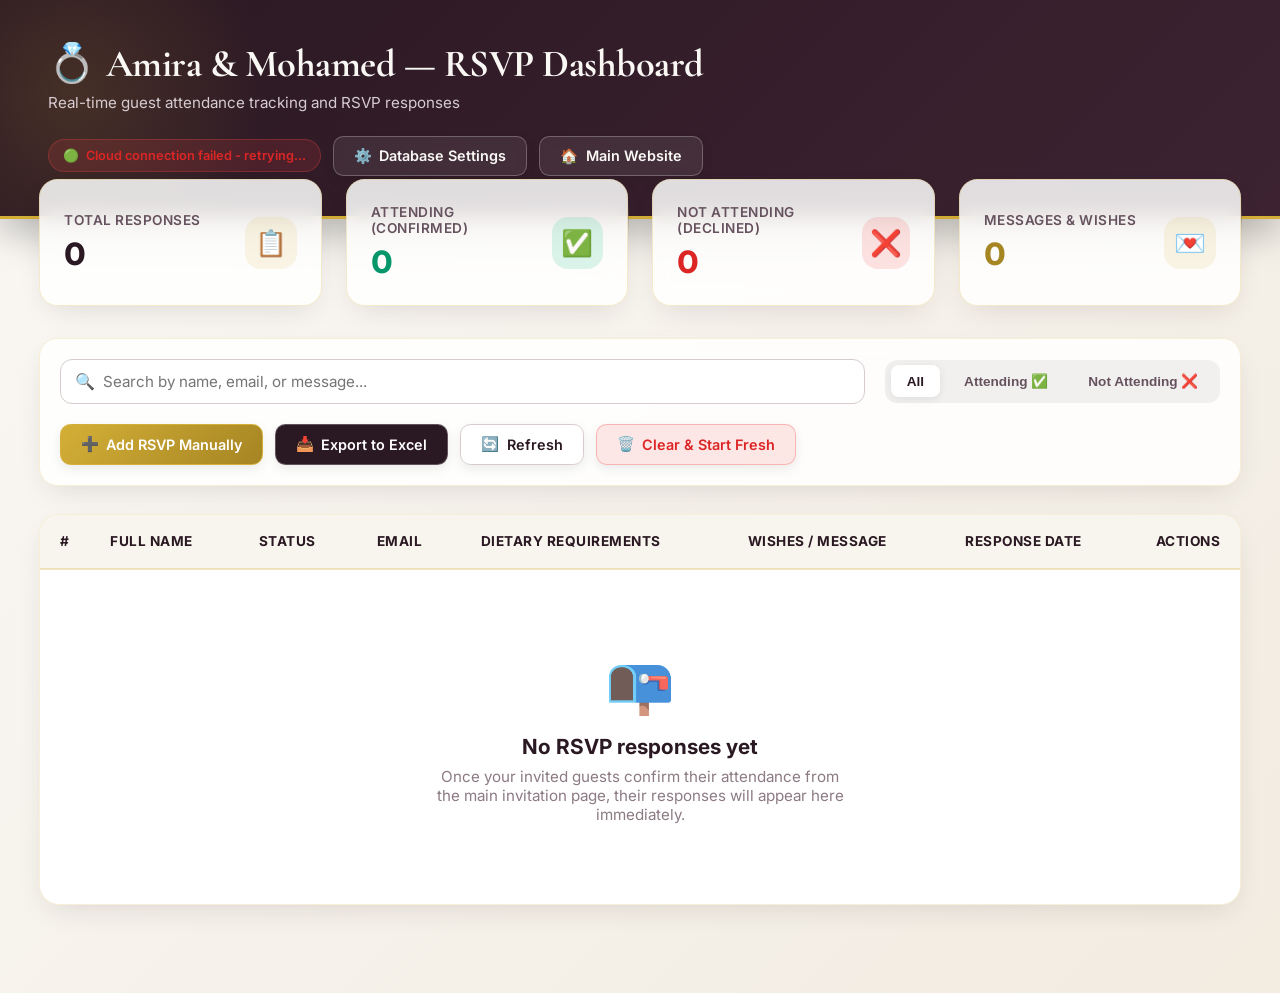
==== admin.html @ 4d6290f9 "Replace envelope intro video with W&Y version Swap assets/l5e-videos/intro-video.mp4 for the new 108" ====
<!DOCTYPE html>
<html lang="en" dir="ltr">
<head>
    <meta charset="UTF-8">
    <meta name="viewport" content="width=device-width, initial-scale=1.0">
    <title>Amira & Mohamed — RSVP Guest Dashboard</title>
    <link rel="preconnect" href="https://fonts.googleapis.com">
    <link rel="preconnect" href="https://fonts.gstatic.com" crossorigin>
    <link href="https://fonts.googleapis.com/css2?family=Cormorant+Garamond:ital,wght@0,600;0,700;1,600&family=Inter:wght@400;500;600;700&family=Montserrat:wght@400;600;700;800&display=swap" rel="stylesheet">
    <style>
        :root {
            --plum: #2A1822;
            --plum-light: #3D2331;
            --ivory: #FAF8F5;
            --ivory-dark: #F2ECE1;
            --gold: #D4AF37;
            --gold-light: #F3E5AB;
            --gold-dark: #A68523;
            --success: #10B981;
            --danger: #EF4444;
            --card-bg: rgba(255, 255, 255, 0.85);
            --shadow: 0 10px 30px -10px rgba(42, 24, 34, 0.15);
        }

        * {
            box-sizing: border-box;
            margin: 0;
            padding: 0;
        }

        body {
            font-family: 'Inter', 'Montserrat', -apple-system, BlinkMacSystemFont, sans-serif;
            background: linear-gradient(135deg, var(--ivory) 0%, var(--ivory-dark) 100%);
            color: var(--plum);
            min-height: 100vh;
            padding-bottom: 3rem;
        }

        .header-bg {
            background: linear-gradient(135deg, var(--plum) 0%, var(--plum-light) 100%);
            color: var(--ivory);
            padding: 2.5rem 1.5rem;
            border-bottom: 3px solid var(--gold);
            box-shadow: 0 15px 35px rgba(0,0,0,0.25);
            position: relative;
            overflow: hidden;
        }

        .header-bg::before {
            content: '';
            position: absolute;
            top: -50%;
            left: -10%;
            width: 400px;
            height: 400px;
            background: radial-gradient(circle, rgba(212, 175, 55, 0.15) 0%, transparent 70%);
            pointer-events: none;
        }

        .container {
            width: 100%;
            max-width: 1250px;
            margin: 0 auto;
            padding: 0 1.5rem;
        }

        .header-content {
            display: flex;
            justify-content: space-between;
            align-items: center;
            flex-wrap: wrap;
            gap: 1.5rem;
            position: relative;
            z-index: 1;
        }

        .title-area h1 {
            font-family: 'Cormorant Garamond', serif;
            font-size: 2.4rem;
            font-weight: 700;
            letter-spacing: -0.5px;
            display: flex;
            align-items: center;
            gap: 0.65rem;
            color: var(--ivory);
        }

        .title-area p {
            font-size: 0.95rem;
            color: #D6CBD0;
            margin-top: 0.35rem;
        }

        .header-actions {
            display: flex;
            align-items: center;
            gap: 0.75rem;
            flex-wrap: wrap;
        }

        .btn {
            display: inline-flex;
            align-items: center;
            gap: 0.45rem;
            padding: 0.65rem 1.25rem;
            border-radius: 0.65rem;
            font-family: inherit;
            font-size: 0.9rem;
            font-weight: 600;
            cursor: pointer;
            transition: all 0.25s ease;
            text-decoration: none;
            border: 1px solid transparent;
            box-shadow: 0 4px 12px rgba(0,0,0,0.08);
        }

        .btn-gold {
            background: linear-gradient(135deg, var(--gold) 0%, var(--gold-dark) 100%);
            color: #fff;
            border-color: var(--gold);
        }

        .btn-gold:hover {
            transform: translateY(-2px);
            box-shadow: 0 6px 16px rgba(212, 175, 55, 0.35);
        }

        .btn-outline {
            background: rgba(255, 255, 255, 0.08);
            color: var(--ivory);
            border-color: rgba(255, 255, 255, 0.25);
            backdrop-filter: blur(5px);
        }

        .btn-outline:hover {
            background: rgba(255, 255, 255, 0.15);
            border-color: var(--gold);
        }

        .btn-danger {
            background: rgba(239, 68, 68, 0.12);
            color: #DC2626;
            border: 1px solid rgba(239, 68, 68, 0.3);
        }

        .btn-danger:hover {
            background: #DC2626;
            color: #fff;
        }

        .badge-status {
            display: inline-flex;
            align-items: center;
            gap: 0.4rem;
            padding: 0.5rem 0.9rem;
            border-radius: 2rem;
            font-size: 0.8rem;
            font-weight: 600;
            background: rgba(16, 185, 129, 0.15);
            color: #059669;
            border: 1px solid rgba(16, 185, 129, 0.3);
        }

        .badge-status.error {
            background: rgba(239, 68, 68, 0.15);
            color: #DC2626;
            border-color: rgba(239, 68, 68, 0.3);
        }

        /* KPI Cards Grid */
        .kpi-grid {
            display: grid;
            grid-template-columns: repeat(auto-fit, minmax(240px, 1fr));
            gap: 1.5rem;
            margin: -2.5rem auto 2rem auto;
            position: relative;
            z-index: 2;
        }

        .kpi-card {
            background: var(--card-bg);
            backdrop-filter: blur(10px);
            border: 1px solid rgba(212, 175, 55, 0.25);
            border-radius: 1.15rem;
            padding: 1.5rem;
            box-shadow: var(--shadow);
            display: flex;
            align-items: center;
            justify-content: space-between;
            transition: transform 0.25s ease;
        }

        .kpi-card:hover {
            transform: translateY(-4px);
        }

        .kpi-info h3 {
            font-size: 0.85rem;
            font-weight: 600;
            color: #66525E;
            text-transform: uppercase;
            letter-spacing: 0.5px;
            margin-bottom: 0.35rem;
        }

        .kpi-info .val {
            font-size: 2rem;
            font-weight: 700;
            color: var(--plum);
            font-family: 'Montserrat', sans-serif;
        }

        .kpi-icon {
            width: 52px;
            height: 52px;
            border-radius: 1rem;
            background: rgba(212, 175, 55, 0.12);
            display: flex;
            align-items: center;
            justify-content: center;
            font-size: 1.6rem;
        }

        /* Controls / Filter Bar */
        .controls-bar {
            background: var(--card-bg);
            backdrop-filter: blur(10px);
            border: 1px solid rgba(212, 175, 55, 0.2);
            border-radius: 1.15rem;
            padding: 1.25rem;
            box-shadow: var(--shadow);
            margin-bottom: 1.75rem;
            display: flex;
            flex-wrap: wrap;
            align-items: center;
            justify-content: space-between;
            gap: 1.25rem;
        }

        .search-box {
            flex: 1;
            min-width: 280px;
            position: relative;
        }

        .search-box input {
            width: 100%;
            padding: 0.75rem 1rem 0.75rem 2.6rem;
            border-radius: 0.75rem;
            border: 1px solid #D6CBD0;
            font-family: inherit;
            font-size: 0.95rem;
            background: #fff;
            color: var(--plum);
            outline: none;
            transition: border-color 0.25s ease;
        }

        .search-box input:focus {
            border-color: var(--gold);
            box-shadow: 0 0 0 3px rgba(212, 175, 55, 0.2);
        }

        .search-box .icon-search {
            position: absolute;
            left: 0.95rem;
            top: 50%;
            transform: translateY(-50%);
            color: #8C7A84;
            pointer-events: none;
        }

        .filter-tabs {
            display: flex;
            gap: 0.5rem;
            background: rgba(0,0,0,0.05);
            padding: 0.35rem;
            border-radius: 0.75rem;
        }

        .filter-tab {
            padding: 0.5rem 1rem;
            border-radius: 0.5rem;
            font-size: 0.85rem;
            font-weight: 700;
            cursor: pointer;
            border: none;
            background: transparent;
            color: #66525E;
            transition: all 0.2s ease;
        }

        .filter-tab.active {
            background: #fff;
            color: var(--plum);
            box-shadow: 0 2px 8px rgba(0,0,0,0.08);
        }

        .table-card {
            background: #fff;
            border: 1px solid rgba(212, 175, 55, 0.2);
            border-radius: 1.25rem;
            box-shadow: var(--shadow);
            overflow: hidden;
            margin-bottom: 2.5rem;
        }

        .table-responsive {
            overflow-x: auto;
        }

        table {
            width: 100%;
            border-collapse: collapse;
            text-align: left;
        }

        thead {
            background: #F8F5EE;
            border-bottom: 2px solid rgba(212, 175, 55, 0.3);
        }

        th {
            padding: 1.15rem 1.25rem;
            font-weight: 700;
            font-size: 0.85rem;
            text-transform: uppercase;
            letter-spacing: 0.5px;
            color: var(--plum);
            white-space: nowrap;
        }

        td {
            padding: 1.15rem 1.25rem;
            border-bottom: 1px solid #EEE9E5;
            font-size: 0.95rem;
            color: var(--plum);
            vertical-align: middle;
        }

        tr:last-child td {
            border-bottom: none;
        }

        tbody tr {
            transition: background 0.2s ease;
        }

        tbody tr:hover {
            background: #FAF8F5;
        }

        .status-pill {
            display: inline-flex;
            align-items: center;
            gap: 0.35rem;
            padding: 0.35rem 0.8rem;
            border-radius: 2rem;
            font-size: 0.85rem;
            font-weight: 600;
            white-space: nowrap;
        }

        .status-pill.yes {
            background: rgba(16, 185, 129, 0.12);
            color: #059669;
        }

        .status-pill.no {
            background: rgba(239, 68, 68, 0.12);
            color: #DC2626;
        }

        .btn-delete {
            background: none;
            border: 1px solid #D6CBD0;
            color: #DC2626;
            border-radius: 0.5rem;
            padding: 0.35rem 0.65rem;
            font-size: 0.8rem;
            font-weight: 600;
            cursor: pointer;
            transition: all 0.2s ease;
        }

        .btn-delete:hover {
            background: #DC2626;
            color: #fff;
            border-color: #DC2626;
        }

        /* Empty state */
        .empty-state {
            text-align: center;
            padding: 5rem 1.5rem;
            color: #8C7A84;
        }

        .empty-state .icon {
            font-size: 3.5rem;
            margin-bottom: 1rem;
            opacity: 0.8;
        }

        .empty-state h3 {
            font-size: 1.3rem;
            color: var(--plum);
            margin-bottom: 0.5rem;
        }

        .empty-state p {
            max-width: 420px;
            margin: 0 auto;
            font-size: 0.95rem;
        }

        /* Modal styling */
        .modal-overlay {
            position: fixed;
            top: 0;
            left: 0;
            right: 0;
            bottom: 0;
            background: rgba(42, 24, 34, 0.6);
            backdrop-filter: blur(4px);
            z-index: 1000;
            display: flex;
            align-items: center;
            justify-content: center;
            opacity: 0;
            pointer-events: none;
            transition: all 0.25s ease;
            padding: 1.5rem;
        }

        .modal-overlay.active {
            opacity: 1;
            pointer-events: auto;
        }

        .modal-box {
            background: #fff;
            border-radius: 1.25rem;
            width: 100%;
            max-width: 500px;
            padding: 2rem;
            box-shadow: 0 25px 50px -12px rgba(0, 0, 0, 0.25);
            transform: scale(0.95);
            transition: all 0.25s ease;
        }

        .modal-overlay.active .modal-box {
            transform: scale(1);
        }

        .modal-header {
            display: flex;
            justify-content: space-between;
            align-items: center;
            margin-bottom: 1.5rem;
            border-bottom: 1px solid #EEE9E5;
            padding-bottom: 1rem;
        }

        .modal-header h3 {
            font-size: 1.3rem;
            color: var(--plum);
            font-weight: 700;
        }

        .form-group {
            margin-bottom: 1.25rem;
        }

        .form-group label {
            display: block;
            margin-bottom: 0.4rem;
            font-weight: 600;
            font-size: 0.9rem;
            color: var(--plum);
        }

        .form-group input,
        .form-group select,
        .form-group textarea {
            width: 100%;
            padding: 0.75rem 1rem;
            border-radius: 0.65rem;
            border: 1px solid #D6CBD0;
            font-family: inherit;
            font-size: 0.95rem;
            background: #fff;
            color: var(--plum);
            outline: none;
        }

        .form-group input:focus,
        .form-group select:focus,
        .form-group textarea:focus {
            border-color: var(--gold);
        }

        .modal-footer {
            display: flex;
            justify-content: flex-end;
            gap: 0.75rem;
            margin-top: 1.75rem;
        }

        /* Settings drawer/panel */
        .settings-panel {
            background: rgba(42, 24, 34, 0.05);
            border: 1px dashed var(--gold);
            border-radius: 1rem;
            padding: 1.5rem;
            margin-bottom: 2rem;
            display: none;
        }

        .settings-panel.active {
            display: block;
        }

        .settings-panel h4 {
            font-size: 1rem;
            margin-bottom: 0.5rem;
            color: var(--plum);
        }

        .settings-panel p {
            font-size: 0.85rem;
            color: #66525E;
            margin-bottom: 1rem;
        }
    </style>
</head>
<body>

    <header class="header-bg">
        <div class="container header-content">
            <div class="title-area">
                <h1>
                    <span>💍</span>
                    <span>Amira & Mohamed — RSVP Dashboard</span>
                </h1>
                <p>Real-time guest attendance tracking and RSVP responses</p>
            </div>
            <div class="header-actions">
                <span id="status-badge" class="badge-status">
                    <span>🟢</span>
                    <span id="status-text">Connected to Global Cloud DB</span>
                </span>
                <button onclick="toggleSettings()" class="btn btn-outline" title="Database Settings">
                    <span>⚙️</span>
                    <span>Database Settings</span>
                </button>
                <a href="index.html" class="btn btn-outline">
                    <span>🏠</span>
                    <span>Main Website</span>
                </a>
            </div>
        </div>
    </header>

    <main class="container">
        <!-- KPI Cards Grid -->
        <div class="kpi-grid">
            <div class="kpi-card">
                <div class="kpi-info">
                    <h3>Total Responses</h3>
                    <div class="val" id="kpi-total">0</div>
                </div>
                <div class="kpi-icon">📋</div>
            </div>
            <div class="kpi-card">
                <div class="kpi-info">
                    <h3>Attending (Confirmed)</h3>
                    <div class="val" id="kpi-yes" style="color: #059669;">0</div>
                </div>
                <div class="kpi-icon" style="background: rgba(16, 185, 129, 0.15);">✅</div>
            </div>
            <div class="kpi-card">
                <div class="kpi-info">
                    <h3>Not Attending (Declined)</h3>
                    <div class="val" id="kpi-no" style="color: #DC2626;">0</div>
                </div>
                <div class="kpi-icon" style="background: rgba(239, 68, 68, 0.15);">❌</div>
            </div>
            <div class="kpi-card">
                <div class="kpi-info">
                    <h3>Messages & Wishes</h3>
                    <div class="val" id="kpi-messages" style="color: #A68523;">0</div>
                </div>
                <div class="kpi-icon">💌</div>
            </div>
        </div>

        <!-- Settings Panel -->
        <div id="settings-panel" class="settings-panel">
            <h4>⚙️ Global Cloud Database Settings (JSONBlob)</h4>
            <p>All RSVP responses are stored automatically in a permanent cloud database for Amira & Mohamed's wedding, alongside a local backup in your browser.</p>
            <div style="display: flex; gap: 0.75rem; flex-wrap: wrap;">
                <input type="text" id="db-url-input" placeholder="Cloud Database URL (Endpoint)" style="flex: 1; min-width: 280px; padding: 0.65rem 1rem; border-radius: 0.5rem; border: 1px solid #D6CBD0;">
                <button onclick="saveCustomDb()" class="btn btn-gold">Save Settings</button>
                <button onclick="resetCustomDb()" class="btn btn-outline" style="color: var(--plum); border-color: #D6CBD0;">Restore Default DB</button>
            </div>
        </div>

        <!-- Controls Bar -->
        <div class="controls-bar">
            <div class="search-box">
                <span class="icon-search">🔍</span>
                <input type="text" id="search-input" placeholder="Search by name, email, or message..." oninput="filterAndRender()">
            </div>

            <div class="filter-tabs">
                <button class="filter-tab active" onclick="setFilter('all', this)">All</button>
                <button class="filter-tab" onclick="setFilter('yes', this)">Attending ✅</button>
                <button class="filter-tab" onclick="setFilter('no', this)">Not Attending ❌</button>
            </div>

            <div style="display: flex; gap: 0.75rem; flex-wrap: wrap;">
                <button onclick="openAddModal()" class="btn btn-gold">
                    <span>➕</span>
                    <span>Add RSVP Manually</span>
                </button>
                <button onclick="exportToCSV()" class="btn btn-outline" style="background: var(--plum); color: #fff;">
                    <span>📥</span>
                    <span>Export to Excel</span>
                </button>
                <button onclick="loadData()" class="btn btn-outline" style="color: var(--plum); border-color: #D6CBD0;" title="Refresh Data">
                    <span>🔄</span>
                    <span>Refresh</span>
                </button>
                <button onclick="confirmResetDatabase()" class="btn btn-danger" title="Clear all responses and start fresh">
                    <span>🗑️</span>
                    <span>Clear & Start Fresh</span>
                </button>
            </div>
        </div>

        <!-- Table Card -->
        <div class="table-card">
            <div class="table-responsive">
                <table>
                    <thead>
                        <tr>
                            <th style="width: 50px;">#</th>
                            <th>Full Name</th>
                            <th>Status</th>
                            <th>Email</th>
                            <th>Dietary Requirements</th>
                            <th>Wishes / Message</th>
                            <th>Response Date</th>
                            <th style="width: 80px;">Actions</th>
                        </tr>
                    </thead>
                    <tbody id="table-body">
                        <!-- Rows rendered dynamically -->
                    </tbody>
                </table>
            </div>

            <div id="empty-state" class="empty-state" style="display: none;">
                <div class="icon">📭</div>
                <h3>No RSVP responses yet</h3>
                <p>Once your invited guests confirm their attendance from the main invitation page, their responses will appear here immediately.</p>
            </div>
        </div>
    </main>

    <!-- Add Manual RSVP Modal -->
    <div id="add-modal" class="modal-overlay">
        <div class="modal-box">
            <div class="modal-header">
                <h3>Add Guest RSVP Manually</h3>
                <button onclick="closeAddModal()" style="background: none; border: none; font-size: 1.5rem; cursor: pointer;">&times;</button>
            </div>
            <form id="add-form" onsubmit="handleManualSubmit(event)">
                <div class="form-group">
                    <label>Full Name *</label>
                    <input type="text" id="add-name" required placeholder="e.g. Ahmed Mahmoud">
                </div>
                <div class="form-group">
                    <label>Attendance Status *</label>
                    <select id="add-attendance">
                        <option value="yes">Attending (Yes)</option>
                        <option value="no">Not Attending (No)</option>
                    </select>
                </div>
                <div class="form-group">
                    <label>Email (Optional)</label>
                    <input type="email" id="add-email" placeholder="example@email.com">
                </div>
                <div class="form-group">
                    <label>Dietary Requirements (Optional)</label>
                    <input type="text" id="add-dietary" placeholder="e.g. Food allergy, Plus one, etc.">
                </div>
                <div class="form-group">
                    <label>Message or Wishes (Optional)</label>
                    <textarea id="add-message" rows="3" placeholder="Write a message to the bride & groom..."></textarea>
                </div>
                <div class="modal-footer">
                    <button type="button" onclick="closeAddModal()" class="btn btn-outline" style="color: var(--plum); border-color: #D6CBD0;">Cancel</button>
                    <button type="submit" class="btn btn-gold">Add Response</button>
                </div>
            </form>
        </div>
    </div>

    <script>
        // Dedicated permanent Cloud Database URL for Amira & Mohamed wedding RSVPs
        const DEFAULT_DB_URL = "https://jsonblob.com/api/jsonBlob/019fbcea-2021-7333-9dce-a4077ddee73d";

        function getDbUrl() {
            return localStorage.getItem('custom_rsvp_db') || DEFAULT_DB_URL;
        }

        let allResponses = [];
        let currentFilter = 'all';

        // Load data on start
        window.addEventListener('DOMContentLoaded', () => {
            document.getElementById('db-url-input').value = getDbUrl();
            loadData();
        });

        async function loadData() {
            const badge = id('status-badge');
            const text = id('status-text');
            badge.classList.remove('error');
            text.textContent = 'Syncing...';

            try {
                const res = await fetch(getDbUrl() + "?t=" + Date.now(), { cache: 'no-store' });
                if (res.ok) {
                    const data = await res.json();
                    allResponses = Array.isArray(data) ? data : [];
                    // Keep local storage in sync
                    localStorage.setItem('rsvp_responses', JSON.stringify(allResponses));
                    text.textContent = 'Connected to Global Cloud DB';
                } else {
                    throw new Error('Server returned ' + res.status);
                }
            } catch (err) {
                console.warn('Could not load from Cloud DB, using localStorage backup:', err);
                const localData = localStorage.getItem('rsvp_responses');
                allResponses = localData ? JSON.parse(localData) : [];
                badge.classList.add('error');
                text.textContent = 'Cloud connection failed - retrying...';
            }

            filterAndRender();
        }

        async function saveToCloud(newList) {
            allResponses = newList;
            localStorage.setItem('rsvp_responses', JSON.stringify(newList));
            filterAndRender();

            try {
                await fetch(getDbUrl(), {
                    method: 'PUT',
                    headers: {
                        'Content-Type': 'application/json'
                    },
                    body: JSON.stringify(newList)
                });
                id('status-badge').classList.remove('error');
                id('status-text').textContent = 'Connected to Global Cloud DB';
            } catch (err) {
                console.error('Failed to sync to cloud DB:', err);
                id('status-badge').classList.add('error');
                id('status-text').textContent = 'Cloud save failed - retrying...';
            }
        }

        function filterAndRender() {
            const query = id('search-input').value.trim().toLowerCase();
            const filtered = allResponses.filter(item => {
                const matchFilter = currentFilter === 'all' || item.attendance === currentFilter;
                const name = (item.full_name || '').toLowerCase();
                const email = (item.email || '').toLowerCase();
                const msg = (item.message || '').toLowerCase();
                const matchQuery = !query || name.includes(query) || email.includes(query) || msg.includes(query);
                return matchFilter && matchQuery;
            });

            // Update KPIs
            id('kpi-total').textContent = allResponses.length;
            id('kpi-yes').textContent = allResponses.filter(r => r.attendance === 'yes').length;
            id('kpi-no').textContent = allResponses.filter(r => r.attendance === 'no').length;
            id('kpi-messages').textContent = allResponses.filter(r => (r.message || '').trim() !== '').length;

            renderTable(filtered);
        }

        function renderTable(list) {
            const tbody = id('table-body');
            const emptyState = id('empty-state');
            tbody.innerHTML = '';

            if (list.length === 0) {
                emptyState.style.display = 'block';
                return;
            }
            emptyState.style.display = 'none';

            // Sort newest first
            const sorted = [...list].sort((a, b) => new Date(b.created_at || 0) - new Date(a.created_at || 0));

            sorted.forEach((item, index) => {
                const tr = document.createElement('tr');
                const isYes = item.attendance === 'yes';
                const dateStr = item.created_at ? new Date(item.created_at).toLocaleString('en-US', {
                    year: 'numeric',
                    month: 'short',
                    day: 'numeric',
                    hour: '2-digit',
                    minute: '2-digit'
                }) : '-';

                tr.innerHTML = `
                    <td><strong>${sorted.length - index}</strong></td>
                    <td><strong style="color: var(--plum);">${escapeHtml(item.full_name || 'Anonymous')}</strong></td>
                    <td>
                        <span class="status-pill ${isYes ? 'yes' : 'no'}">
                            <span>${isYes ? '✅' : '❌'}</span>
                            <span>${isYes ? 'Attending' : 'Not Attending'}</span>
                        </span>
                    </td>
                    <td>${escapeHtml(item.email || '-')}</td>
                    <td>${escapeHtml(item.dietary_requirements || '-')}</td>
                    <td style="max-width: 250px; line-height: 1.5; color: #55444C;">
                        ${escapeHtml(item.message || '-')}
                    </td>
                    <td style="font-size: 0.85rem; color: #8C7A84;">${dateStr}</td>
                    <td>
                        <button onclick="deleteResponse('${item.id || item.created_at}')" class="btn-delete" title="Delete this response">Delete</button>
                    </td>
                `;
                tbody.appendChild(tr);
            });
        }

        function setFilter(filter, btn) {
            currentFilter = filter;
            document.querySelectorAll('.filter-tab').forEach(t => t.classList.remove('active'));
            btn.classList.add('active');
            filterAndRender();
        }

        function deleteResponse(idOrDate) {
            if (!confirm('Are you sure you want to delete this RSVP response?')) return;
            const newList = allResponses.filter(item => (item.id || item.created_at) !== idOrDate);
            saveToCloud(newList);
        }

        async function confirmResetDatabase() {
            const confirmed = confirm('Are you sure you want to clear all RSVP responses and start a fresh database? (This cannot be undone)');
            if (!confirmed) return;

            await saveToCloud([]);
            alert('All RSVP responses have been cleared and a fresh database has been started successfully ✅');
        }

        function openAddModal() {
            id('add-modal').classList.add('active');
        }

        function closeAddModal() {
            id('add-modal').classList.remove('active');
            id('add-form').reset();
        }

        async function handleManualSubmit(e) {
            e.preventDefault();
            const name = id('add-name').value.trim();
            const attendance = id('add-attendance').value;
            const email = id('add-email').value.trim();
            const dietary = id('add-dietary').value.trim();
            const message = id('add-message').value.trim();

            const newRsvp = {
                id: Date.now() + '-' + Math.random().toString(36).substr(2, 5),
                full_name: name,
                attendance: attendance,
                email: email,
                dietary_requirements: dietary,
                message: message,
                created_at: new Date().toISOString()
            };

            const newList = [...allResponses, newRsvp];
            await saveToCloud(newList);
            closeAddModal();
        }

        function exportToCSV() {
            if (allResponses.length === 0) {
                alert('No responses available to export');
                return;
            }

            // UTF-8 BOM so Excel opens correctly
            let csv = '\uFEFF';
            csv += 'Full Name,Attendance Status,Email,Dietary Requirements,Wishes / Message,Response Date\n';

            allResponses.forEach(item => {
                const name = `"${(item.full_name || '').replace(/"/g, '""')}"`;
                const status = item.attendance === 'yes' ? '"Attending"' : '"Not Attending"';
                const email = `"${(item.email || '').replace(/"/g, '""')}"`;
                const dietary = `"${(item.dietary_requirements || '').replace(/"/g, '""')}"`;
                const msg = `"${(item.message || '').replace(/"/g, '""')}"`;
                const date = `"${item.created_at || ''}"`;
                csv += `${name},${status},${email},${dietary},${msg},${date}\n`;
            });

            const blob = new Blob([csv], { type: 'text/csv;charset=utf-8;' });
            const link = document.createElement('a');
            const url = URL.createObjectURL(blob);
            link.setAttribute('href', url);
            link.setAttribute('download', `Amira-Mohamed-RSVPs-${new Date().toISOString().slice(0, 10)}.csv`);
            document.body.appendChild(link);
            link.click();
            document.body.removeChild(link);
        }

        function toggleSettings() {
            id('settings-panel').classList.toggle('active');
        }

        function saveCustomDb() {
            const url = id('db-url-input').value.trim();
            if (!url) {
                alert('Please enter a valid URL');
                return;
            }
            localStorage.setItem('custom_rsvp_db', url);
            alert('Database URL saved successfully.');
            loadData();
        }

        function resetCustomDb() {
            localStorage.removeItem('custom_rsvp_db');
            id('db-url-input').value = DEFAULT_DB_URL;
            alert('Default cloud database restored successfully.');
            loadData();
        }

        function id(elId) {
            return document.getElementById(elId);
        }

        function escapeHtml(str) {
            if (!str) return '';
            return String(str)
                .replace(/&/g, "&amp;")
                .replace(/</g, "&lt;")
                .replace(/>/g, "&gt;")
                .replace(/"/g, "&quot;")
                .replace(/'/g, "&#039;");
        }
    </script>
</body>
</html>
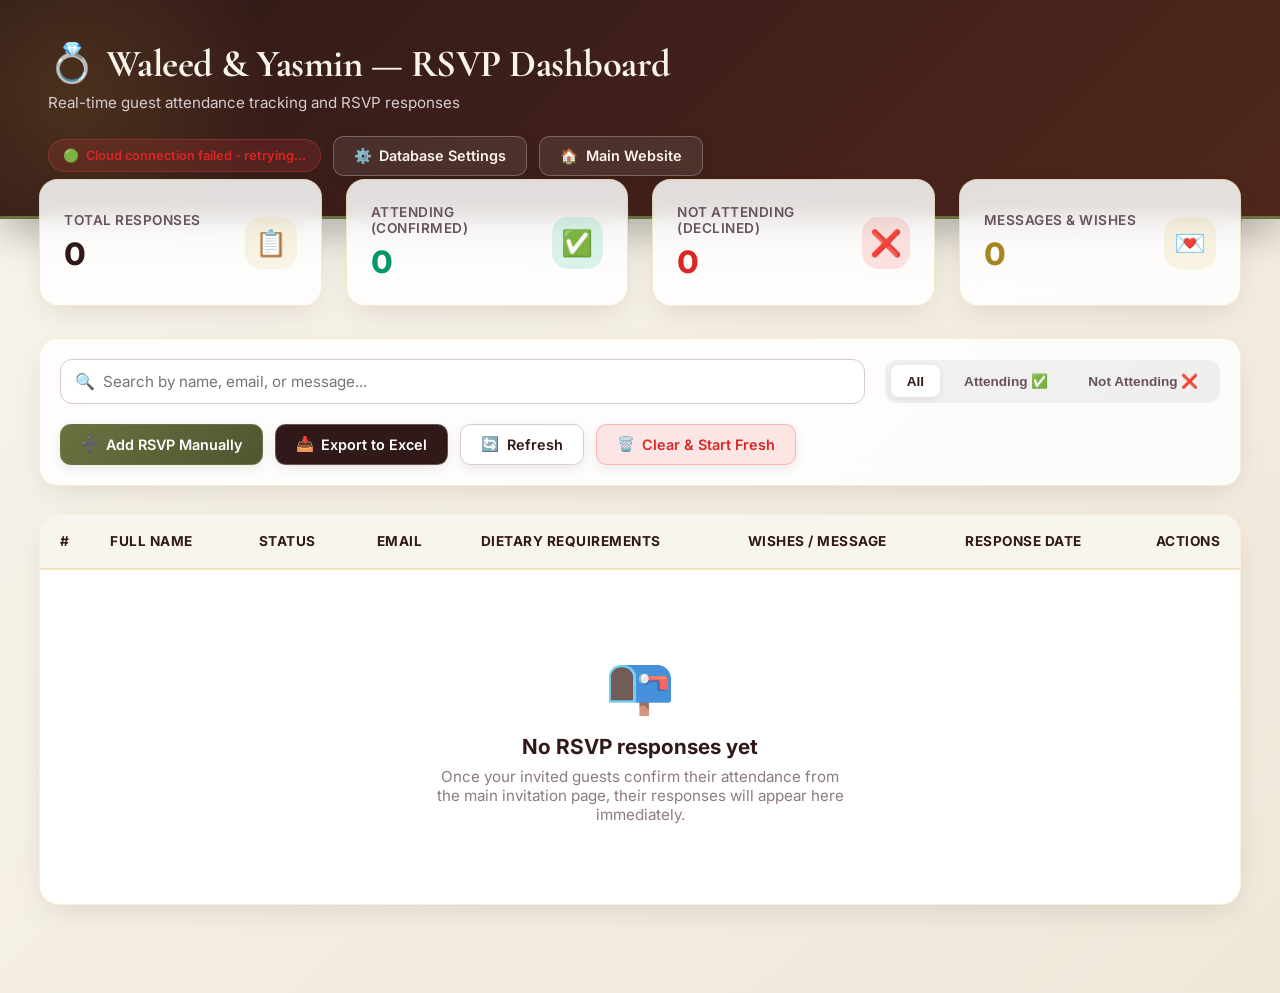
==== commit c6549cb9: "Rebrand site for Waleed & Yasmin - Names, date (18 Oct 2026), time (7:30 PM), venue (Alturath Hall) " ====
--- a/admin.html
+++ b/admin.html
@@ -3,19 +3,19 @@
 <head>
     <meta charset="UTF-8">
     <meta name="viewport" content="width=device-width, initial-scale=1.0">
-    <title>Amira & Mohamed — RSVP Guest Dashboard</title>
+    <title>Waleed & Yasmin — RSVP Guest Dashboard</title>
     <link rel="preconnect" href="https://fonts.googleapis.com">
     <link rel="preconnect" href="https://fonts.gstatic.com" crossorigin>
     <link href="https://fonts.googleapis.com/css2?family=Cormorant+Garamond:ital,wght@0,600;0,700;1,600&family=Inter:wght@400;500;600;700&family=Montserrat:wght@400;600;700;800&display=swap" rel="stylesheet">
     <style>
         :root {
-            --plum: #2A1822;
-            --plum-light: #3D2331;
-            --ivory: #FAF8F5;
-            --ivory-dark: #F2ECE1;
-            --gold: #D4AF37;
-            --gold-light: #F3E5AB;
-            --gold-dark: #A68523;
+            --plum: #301918;
+            --plum-light: #4F271C;
+            --ivory: #F8F4EC;
+            --ivory-dark: #EFE7D8;
+            --gold: #6B7240;
+            --gold-light: #DCDDBF;
+            --gold-dark: #4F5530;
             --success: #10B981;
             --danger: #EF4444;
             --card-bg: rgba(255, 255, 255, 0.85);
@@ -541,7 +541,7 @@
             <div class="title-area">
                 <h1>
                     <span>💍</span>
-                    <span>Amira & Mohamed — RSVP Dashboard</span>
+                    <span>Waleed & Yasmin — RSVP Dashboard</span>
                 </h1>
                 <p>Real-time guest attendance tracking and RSVP responses</p>
             </div>
@@ -598,7 +598,7 @@
         <!-- Settings Panel -->
         <div id="settings-panel" class="settings-panel">
             <h4>⚙️ Global Cloud Database Settings (JSONBlob)</h4>
-            <p>All RSVP responses are stored automatically in a permanent cloud database for Amira & Mohamed's wedding, alongside a local backup in your browser.</p>
+            <p>All RSVP responses are stored automatically in a permanent cloud database for Waleed & Yasmin's wedding, alongside a local backup in your browser.</p>
             <div style="display: flex; gap: 0.75rem; flex-wrap: wrap;">
                 <input type="text" id="db-url-input" placeholder="Cloud Database URL (Endpoint)" style="flex: 1; min-width: 280px; padding: 0.65rem 1rem; border-radius: 0.5rem; border: 1px solid #D6CBD0;">
                 <button onclick="saveCustomDb()" class="btn btn-gold">Save Settings</button>
@@ -709,7 +709,7 @@
     </div>
 
     <script>
-        // Dedicated permanent Cloud Database URL for Amira & Mohamed wedding RSVPs
+        // Dedicated permanent Cloud Database URL for Waleed & Yasmin wedding RSVPs
         const DEFAULT_DB_URL = "https://jsonblob.com/api/jsonBlob/019fbcea-2021-7333-9dce-a4077ddee73d";
 
         function getDbUrl() {
@@ -920,7 +920,7 @@
             const link = document.createElement('a');
             const url = URL.createObjectURL(blob);
             link.setAttribute('href', url);
-            link.setAttribute('download', `Amira-Mohamed-RSVPs-${new Date().toISOString().slice(0, 10)}.csv`);
+            link.setAttribute('download', `Waleed-Yasmin-RSVPs-${new Date().toISOString().slice(0, 10)}.csv`);
             document.body.appendChild(link);
             link.click();
             document.body.removeChild(link);
